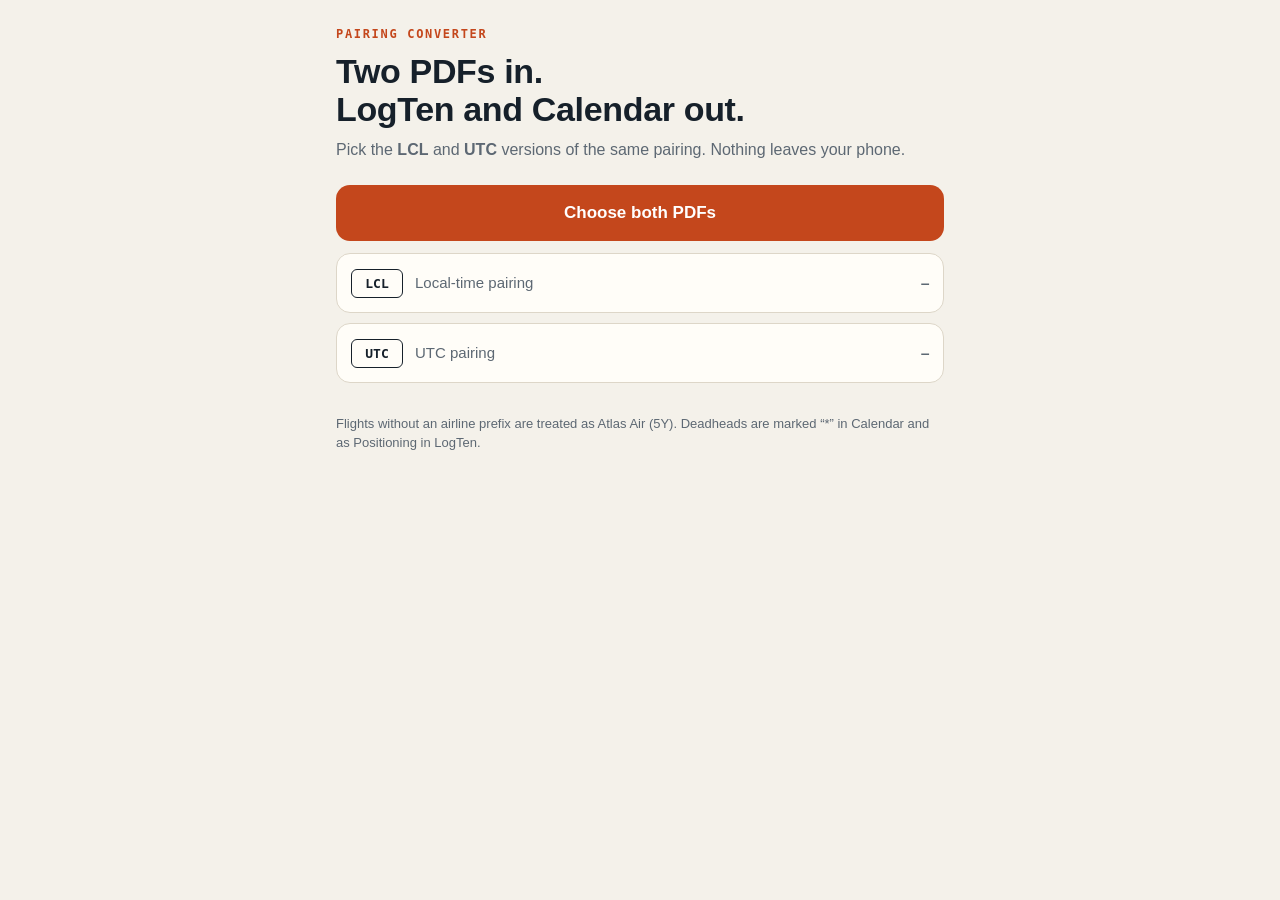
==== app/index.html @ ed079178 "Add files via upload" ====
<!doctype html>
<html lang="en">
<head>
  <meta charset="utf-8">
  <meta name="viewport" content="width=device-width, initial-scale=1, viewport-fit=cover">
  <title>Pairing Converter</title>
  <meta name="description" content="Convert Atlas pairing PDFs (LCL + UTC) into a LogTen Pro CSV and a calendar file.">
  <meta name="theme-color" content="#0f1720" media="(prefers-color-scheme: dark)">
  <meta name="theme-color" content="#f4f1ea" media="(prefers-color-scheme: light)">
  <meta name="apple-mobile-web-app-capable" content="yes">
  <meta name="mobile-web-app-capable" content="yes">
  <meta name="apple-mobile-web-app-status-bar-style" content="black-translucent">
  <meta name="apple-mobile-web-app-title" content="Pairings">
  <link rel="manifest" href="manifest.webmanifest">
  <link rel="icon" href="icons/icon-192.png" type="image/png">
  <link rel="apple-touch-icon" href="icons/apple-touch-icon.png">
  <link rel="stylesheet" href="style.css">
</head>
<body>
  <main>
    <header>
      <p class="eyebrow">Pairing Converter</p>
      <h1>Two PDFs in.<br>LogTen and Calendar out.</h1>
      <p class="lede">Pick the <b>LCL</b> and <b>UTC</b> versions of the same pairing. Nothing leaves your phone.</p>
    </header>

    <section class="pick" aria-label="Input files">
      <label class="pick-all">
        <input id="pickAll" type="file" accept="application/pdf,.pdf" multiple>
        <span>Choose both PDFs</span>
      </label>

      <div class="slots">
        <label class="slot" data-kind="LCL">
          <input type="file" accept="application/pdf,.pdf" data-slot="LCL">
          <span class="tag">LCL</span>
          <span class="name" id="nameLCL">Local-time pairing</span>
          <span class="state" id="stateLCL">—</span>
        </label>
        <label class="slot" data-kind="UTC">
          <input type="file" accept="application/pdf,.pdf" data-slot="UTC">
          <span class="tag">UTC</span>
          <span class="name" id="nameUTC">UTC pairing</span>
          <span class="state" id="stateUTC">—</span>
        </label>
      </div>
      <button id="swap" class="link" type="button" hidden>Swap LCL ↔ UTC</button>
    </section>

    <p id="error" class="error" role="alert" hidden></p>

    <section id="result" hidden aria-label="Result">
      <div class="result-head">
        <h2 id="summary"></h2>
        <p class="note">Times below are UTC, as they'll go into LogTen.</p>
      </div>

      <div class="legs" id="legs"></div>

      <div class="actions">
        <div class="action">
          <div>
            <p class="action-title">Calendar</p>
            <p class="action-file" id="icsName"></p>
          </div>
          <div class="btns">
            <button class="primary" id="shareIcs" type="button">Add to Calendar</button>
            <button class="ghost" id="dlIcs" type="button">Download</button>
          </div>
        </div>
        <div class="action">
          <div>
            <p class="action-title">LogTen Pro</p>
            <p class="action-file" id="csvName"></p>
          </div>
          <div class="btns">
            <button class="primary" id="shareCsv" type="button">Share CSV</button>
            <button class="ghost" id="dlCsv" type="button">Download</button>
          </div>
        </div>
      </div>
    </section>

    <footer>
      <p>Flights without an airline prefix are treated as Atlas Air (5Y). Deadheads are marked “*” in Calendar and as Positioning in LogTen.</p>
    </footer>
  </main>

  <script type="module" src="app.js"></script>
</body>
</html>
---- app/style.css ----
:root {
  --bg: #f4f1ea;
  --card: #fffdf8;
  --ink: #16202a;
  --muted: #5d6873;
  --line: #ddd6c8;
  --accent: #c4471c;       /* runway-light orange */
  --accent-ink: #ffffff;
  --ok: #2f7a4f;
  --err: #b3261e;
  --err-bg: #fbeae8;
  --mono: ui-monospace, "SF Mono", Menlo, Consolas, monospace;
  --sans: -apple-system, BlinkMacSystemFont, "Segoe UI", Roboto, "Helvetica Neue", Arial, sans-serif;
  color-scheme: light dark;
}
@media (prefers-color-scheme: dark) {
  :root {
    --bg: #0f1720;
    --card: #17212c;
    --ink: #e8edf2;
    --muted: #93a1ae;
    --line: #283544;
    --accent: #f0703a;
    --accent-ink: #111;
    --ok: #6fcf97;
    --err: #ff8a80;
    --err-bg: #3a1d1b;
  }
}

* { box-sizing: border-box; }
html { -webkit-text-size-adjust: 100%; }
body {
  margin: 0;
  background: var(--bg);
  color: var(--ink);
  font: 16px/1.45 var(--sans);
  padding: env(safe-area-inset-top) env(safe-area-inset-right) env(safe-area-inset-bottom) env(safe-area-inset-left);
}
main { max-width: 640px; margin: 0 auto; padding: 28px 16px 40px; }

.eyebrow {
  font: 600 12px/1 var(--mono);
  letter-spacing: .14em;
  text-transform: uppercase;
  color: var(--accent);
  margin: 0 0 12px;
}
h1 { font-size: clamp(26px, 7vw, 34px); line-height: 1.12; margin: 0 0 10px; letter-spacing: -.01em; }
.lede { color: var(--muted); margin: 0 0 24px; }

/* ---------- file picking */
input[type=file] { position: absolute; opacity: 0; width: 1px; height: 1px; pointer-events: none; }
.pick-all {
  display: flex; align-items: center; justify-content: center;
  min-height: 56px; border-radius: 14px;
  background: var(--accent); color: var(--accent-ink);
  font-weight: 650; font-size: 17px; cursor: pointer;
  -webkit-tap-highlight-color: transparent;
}
.pick-all:active { transform: scale(.99); }
.slots { display: grid; gap: 10px; margin-top: 12px; }
.slot {
  display: grid; grid-template-columns: 52px 1fr auto; align-items: center; gap: 12px;
  background: var(--card); border: 1px solid var(--line); border-radius: 14px;
  padding: 12px 14px; cursor: pointer; min-height: 60px;
}
.slot .tag {
  font: 700 13px/1 var(--mono); text-align: center;
  border: 1.5px solid var(--ink); border-radius: 6px; padding: 7px 0;
}
.slot .name { overflow: hidden; text-overflow: ellipsis; white-space: nowrap; color: var(--muted); font-size: 15px; }
.slot.filled .name { color: var(--ink); }
.slot .state { font: 600 13px var(--mono); color: var(--muted); }
.slot.filled .state { color: var(--ok); }
.link { background: none; border: 0; color: var(--accent); font: inherit; font-size: 15px; padding: 10px 0; cursor: pointer; }

.error {
  background: var(--err-bg); color: var(--err); border-radius: 12px;
  padding: 12px 14px; margin: 18px 0 0; font-size: 15px;
}

/* ---------- result */
#result { margin-top: 28px; }
.result-head h2 { font-size: 20px; margin: 0; }
.note { color: var(--muted); font-size: 14px; margin: 4px 0 14px; }

.legs { display: grid; gap: 8px; }
.leg {
  background: var(--card); border: 1px solid var(--line); border-radius: 14px;
  padding: 12px 14px;
}
.leg-top { display: flex; align-items: baseline; justify-content: space-between; gap: 8px; }
.leg-flight { font: 700 16px var(--mono); }
.leg-route { font: 600 16px var(--mono); letter-spacing: .04em; }
.leg-date { color: var(--muted); font-size: 13px; }
.badge {
  display: inline-block; font: 700 11px/1 var(--mono); letter-spacing: .06em;
  padding: 4px 6px; border-radius: 5px; margin-left: 6px; vertical-align: 2px;
  background: var(--ink); color: var(--bg);
}
.leg-times {
  display: grid; grid-template-columns: repeat(4, 1fr); gap: 4px; margin-top: 10px;
  font-family: var(--mono); font-size: 14px;
}
.leg-times span { display: block; font: 600 10px/1.4 var(--sans); text-transform: uppercase; letter-spacing: .08em; color: var(--muted); }
.leg-times .empty { color: var(--muted); }

.actions { display: grid; gap: 10px; margin-top: 18px; }
.action {
  display: flex; align-items: center; justify-content: space-between; gap: 12px; flex-wrap: wrap;
  background: var(--card); border: 1px solid var(--line); border-radius: 14px; padding: 14px;
}
.action-title { margin: 0; font-weight: 650; }
.action-file { margin: 2px 0 0; color: var(--muted); font: 13px var(--mono); word-break: break-all; }
.btns { display: flex; gap: 8px; }
button.primary, button.ghost {
  min-height: 44px; padding: 0 16px; border-radius: 11px; font: 600 15px var(--sans); cursor: pointer;
}
button.primary { background: var(--accent); color: var(--accent-ink); border: 0; }
button.ghost { background: transparent; color: var(--ink); border: 1px solid var(--line); }

footer { margin-top: 32px; color: var(--muted); font-size: 13px; }

@media (max-width: 380px) {
  .btns { width: 100%; }
  .btns button { flex: 1; }
}
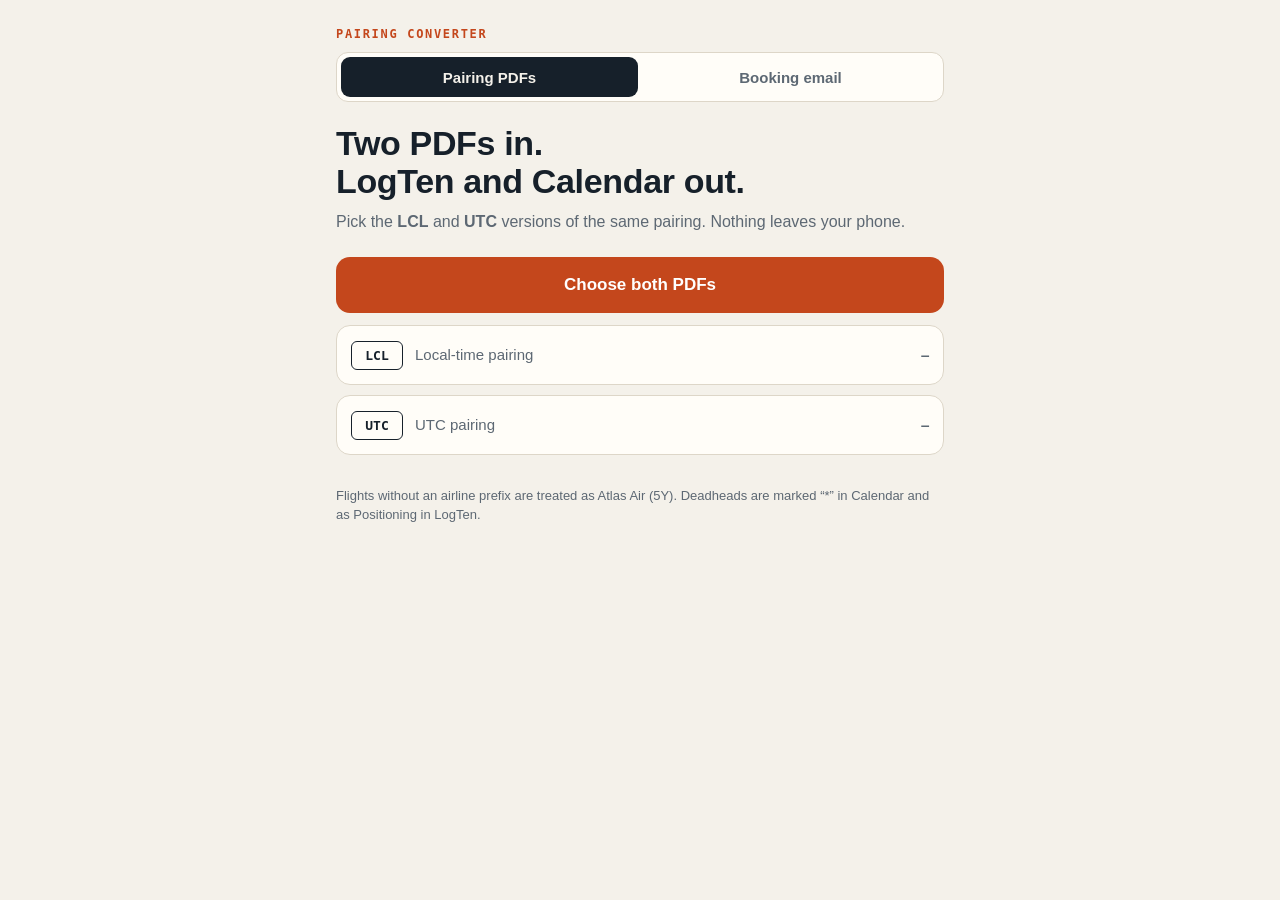
==== commit 430b2285: "Add files via upload" ====
--- a/app/index.html
+++ b/app/index.html
@@ -4,7 +4,7 @@
   <meta charset="utf-8">
   <meta name="viewport" content="width=device-width, initial-scale=1, viewport-fit=cover">
   <title>Pairing Converter</title>
-  <meta name="description" content="Convert Atlas pairing PDFs (LCL + UTC) into a LogTen Pro CSV and a calendar file.">
+  <meta name="description" content="Convert Atlas pairing PDFs (LCL + UTC) into a LogTen Pro CSV and a calendar file, and airline booking emails into calendar events.">
   <meta name="theme-color" content="#0f1720" media="(prefers-color-scheme: dark)">
   <meta name="theme-color" content="#f4f1ea" media="(prefers-color-scheme: light)">
   <meta name="apple-mobile-web-app-capable" content="yes">
@@ -20,70 +20,142 @@
   <main>
     <header>
       <p class="eyebrow">Pairing Converter</p>
+      <div class="modes" role="tablist" aria-label="What to convert">
+        <button type="button" role="tab" id="tabPairing" aria-controls="modePairing" aria-selected="true">Pairing PDFs</button>
+        <button type="button" role="tab" id="tabEmail" aria-controls="modeEmail" aria-selected="false">Booking email</button>
+      </div>
+    </header>
+
+    <!-- ============================================================ pairing PDFs -->
+    <div id="modePairing" role="tabpanel" aria-labelledby="tabPairing">
       <h1>Two PDFs in.<br>LogTen and Calendar out.</h1>
       <p class="lede">Pick the <b>LCL</b> and <b>UTC</b> versions of the same pairing. Nothing leaves your phone.</p>
-    </header>
 
-    <section class="pick" aria-label="Input files">
-      <label class="pick-all">
-        <input id="pickAll" type="file" accept="application/pdf,.pdf" multiple>
-        <span>Choose both PDFs</span>
-      </label>
+      <section class="pick" aria-label="Input files">
+        <label class="pick-all">
+          <input id="pickAll" type="file" accept="application/pdf,.pdf" multiple>
+          <span>Choose both PDFs</span>
+        </label>
 
-      <div class="slots">
-        <label class="slot" data-kind="LCL">
-          <input type="file" accept="application/pdf,.pdf" data-slot="LCL">
-          <span class="tag">LCL</span>
-          <span class="name" id="nameLCL">Local-time pairing</span>
-          <span class="state" id="stateLCL">—</span>
-        </label>
-        <label class="slot" data-kind="UTC">
-          <input type="file" accept="application/pdf,.pdf" data-slot="UTC">
-          <span class="tag">UTC</span>
-          <span class="name" id="nameUTC">UTC pairing</span>
-          <span class="state" id="stateUTC">—</span>
-        </label>
-      </div>
-      <button id="swap" class="link" type="button" hidden>Swap LCL ↔ UTC</button>
-    </section>
+        <div class="slots">
+          <label class="slot" data-kind="LCL">
+            <input type="file" accept="application/pdf,.pdf" data-slot="LCL">
+            <span class="tag">LCL</span>
+            <span class="name" id="nameLCL">Local-time pairing</span>
+            <span class="state" id="stateLCL">—</span>
+          </label>
+          <label class="slot" data-kind="UTC">
+            <input type="file" accept="application/pdf,.pdf" data-slot="UTC">
+            <span class="tag">UTC</span>
+            <span class="name" id="nameUTC">UTC pairing</span>
+            <span class="state" id="stateUTC">—</span>
+          </label>
+        </div>
+        <button id="swap" class="link" type="button" hidden>Swap LCL ↔ UTC</button>
+      </section>
 
-    <p id="error" class="error" role="alert" hidden></p>
+      <p id="error" class="error" role="alert" hidden></p>
 
-    <section id="result" hidden aria-label="Result">
-      <div class="result-head">
-        <h2 id="summary"></h2>
-        <p class="note">Times below are UTC, as they'll go into LogTen.</p>
-      </div>
+      <section id="result" hidden aria-label="Result">
+        <div class="result-head">
+          <h2 id="summary"></h2>
+          <p class="note">Times below are UTC, as they'll go into LogTen.</p>
+        </div>
 
-      <div class="legs" id="legs"></div>
+        <div class="legs" id="legs"></div>
 
-      <div class="actions">
-        <div class="action">
-          <div>
-            <p class="action-title">Calendar</p>
-            <p class="action-file" id="icsName"></p>
+        <div class="actions">
+          <div class="action">
+            <div>
+              <p class="action-title">Calendar</p>
+              <p class="action-file" id="icsName"></p>
+              <p class="action-hint" id="pCalHint" role="status" hidden></p>
+            </div>
+            <div class="btns">
+              <button class="primary" id="shareIcs" type="button">Add to Calendar</button>
+              <button class="ghost" id="dlIcs" type="button">Download</button>
+            </div>
           </div>
-          <div class="btns">
-            <button class="primary" id="shareIcs" type="button">Add to Calendar</button>
-            <button class="ghost" id="dlIcs" type="button">Download</button>
+          <div class="action">
+            <div>
+              <p class="action-title">LogTen Pro</p>
+              <p class="action-file" id="csvName"></p>
+            </div>
+            <div class="btns">
+              <button class="primary" id="shareCsv" type="button">Share CSV</button>
+              <button class="ghost" id="dlCsv" type="button">Download</button>
+            </div>
           </div>
         </div>
-        <div class="action">
-          <div>
-            <p class="action-title">LogTen Pro</p>
-            <p class="action-file" id="csvName"></p>
-          </div>
-          <div class="btns">
-            <button class="primary" id="shareCsv" type="button">Share CSV</button>
-            <button class="ghost" id="dlCsv" type="button">Download</button>
+      </section>
+
+      <footer>
+        <p>Flights without an airline prefix are treated as Atlas Air (5Y). Deadheads are marked “*” in Calendar and as Positioning in LogTen.</p>
+      </footer>
+    </div>
+
+    <!-- ============================================================ booking email -->
+    <div id="modeEmail" role="tabpanel" aria-labelledby="tabEmail" hidden>
+      <h1>Booking email in.<br>Calendar event out.</h1>
+      <p class="lede">Put the category (<b>DH</b>, <b>Trng DH</b>, <b>Alt DH</b>, <b>GW</b>, <b>Alt GW</b>) on line one, then paste the confirmation. Nothing leaves your phone.</p>
+
+      <section class="input" aria-label="Email text">
+        <textarea id="email" rows="10" spellcheck="false" autocapitalize="off" autocomplete="off"
+          placeholder="Trng DH&#10;Airline Booking Ref: GTQGRX&#10;Flight: AS 499&#10;Origin: Portland (PDX)&#10;Departing: Monday 02 November 2026 at 6:08AM&#10;…"></textarea>
+        <div class="input-btns">
+          <button class="primary" id="paste" type="button">Paste</button>
+          <label class="cat">
+            <span>Category</span>
+            <select id="category">
+              <option value="">From line one</option>
+              <option value="-">None</option>
+              <option>DH</option>
+              <option>Trng DH</option>
+              <option>Alt DH</option>
+              <option>GW</option>
+              <option>Alt GW</option>
+            </select>
+          </label>
+          <button class="ghost" id="clear" type="button">Clear</button>
+        </div>
+      </section>
+
+      <p id="eError" class="error" role="alert" hidden></p>
+
+      <section id="zones" class="zones" hidden aria-label="Unknown airports">
+        <p class="note">These airports aren’t in the built-in list. Pick their time zone:</p>
+        <div id="zoneList"></div>
+      </section>
+
+      <section id="eResult" hidden aria-label="Result">
+        <div class="result-head">
+          <h2 id="eSummary"></h2>
+          <p class="note">Local times as in the email · UTC underneath.</p>
+        </div>
+
+        <div class="legs" id="eLegs"></div>
+        <ul class="warnings" id="warnings" hidden></ul>
+
+        <div class="actions">
+          <div class="action">
+            <div>
+              <p class="action-title">Calendar · <span id="calName">Work</span></p>
+              <p class="action-file">Choose this calendar if Calendar asks</p>
+              <p class="action-file" id="eIcsName"></p>
+              <p class="action-hint" id="eCalHint" role="status" hidden></p>
+            </div>
+            <div class="btns">
+              <button class="primary" id="eShareIcs" type="button">Add to Calendar</button>
+              <button class="ghost" id="eDlIcs" type="button">Download</button>
+            </div>
           </div>
         </div>
-      </div>
-    </section>
+      </section>
 
-    <footer>
-      <p>Flights without an airline prefix are treated as Atlas Air (5Y). Deadheads are marked “*” in Calendar and as Positioning in LogTen.</p>
-    </footer>
+      <footer>
+        <p>GW and Alt GW flights go in the <b>Home</b> calendar, everything else in <b>Work</b>. Categorised flights get a “*” in the title and the category after the UTC times. Events share their IDs with pairing events, so a booking for a deadhead that’s already on your calendar updates it.</p>
+      </footer>
+    </div>
   </main>
 
   <script type="module" src="app.js"></script>
--- a/app/style.css
+++ b/app/style.css
@@ -49,6 +49,37 @@
 h1 { font-size: clamp(26px, 7vw, 34px); line-height: 1.12; margin: 0 0 10px; letter-spacing: -.01em; }
 .lede { color: var(--muted); margin: 0 0 24px; }
 
+/* ---------- Pairing PDFs / Booking email switch */
+.modes {
+  display: grid; grid-template-columns: 1fr 1fr; gap: 4px; margin: 0 0 22px; padding: 4px;
+  background: var(--card); border: 1px solid var(--line); border-radius: 12px;
+}
+.modes button {
+  min-height: 40px; border: 0; border-radius: 9px; background: transparent; color: var(--muted);
+  font: 600 15px var(--sans); cursor: pointer; -webkit-tap-highlight-color: transparent;
+}
+.modes button[aria-selected=true] { background: var(--ink); color: var(--bg); }
+
+/* ---------- booking email */
+textarea {
+  display: block; width: 100%; min-height: 220px; resize: vertical;
+  background: var(--card); color: var(--ink);
+  border: 1px solid var(--line); border-radius: 14px; padding: 12px 14px;
+  font: 16px/1.45 var(--mono);  /* 16px keeps iOS from zooming in on focus */
+}
+textarea:focus, select:focus { outline: 2px solid var(--accent); outline-offset: 1px; }
+.input-btns { display: flex; gap: 8px; margin-top: 10px; align-items: end; }
+.cat { flex: 1; display: grid; gap: 2px; min-width: 0; }
+.cat span { font: 600 10px/1.4 var(--sans); text-transform: uppercase; letter-spacing: .08em; color: var(--muted); }
+select {
+  min-height: 44px; width: 100%; border-radius: 11px; padding: 0 10px;
+  background: var(--card); color: var(--ink); border: 1px solid var(--line); font: 16px var(--sans);
+}
+.zones { margin-top: 18px; }
+.zone { display: grid; grid-template-columns: 52px 1fr; align-items: center; gap: 12px; margin-top: 8px; }
+.zone b { font: 700 15px var(--mono); }
+.warnings { margin: 12px 0 0; padding-left: 18px; color: var(--muted); font-size: 14px; }
+
 /* ---------- file picking */
 input[type=file] { position: absolute; opacity: 0; width: 1px; height: 1px; pointer-events: none; }
 .pick-all {
@@ -81,7 +112,7 @@
 }
 
 /* ---------- result */
-#result { margin-top: 28px; }
+#result, #eResult { margin-top: 28px; }
 .result-head h2 { font-size: 20px; margin: 0; }
 .note { color: var(--muted); font-size: 14px; margin: 4px 0 14px; }
 
@@ -105,6 +136,8 @@
 }
 .leg-times span { display: block; font: 600 10px/1.4 var(--sans); text-transform: uppercase; letter-spacing: .08em; color: var(--muted); }
 .leg-times .empty { color: var(--muted); }
+.leg-times.three { grid-template-columns: repeat(3, 1fr); }
+.leg-times small { display: block; color: var(--muted); font-size: 12px; }
 
 .actions { display: grid; gap: 10px; margin-top: 18px; }
 .action {
@@ -113,8 +146,10 @@
 }
 .action-title { margin: 0; font-weight: 650; }
 .action-file { margin: 2px 0 0; color: var(--muted); font: 13px var(--mono); word-break: break-all; }
+.action-hint { margin: 6px 0 0; color: var(--ok); font-size: 14px; }
 .btns { display: flex; gap: 8px; }
 button.primary, button.ghost {
+button:disabled { opacity: .45; cursor: default; }
   min-height: 44px; padding: 0 16px; border-radius: 11px; font: 600 15px var(--sans); cursor: pointer;
 }
 button.primary { background: var(--accent); color: var(--accent-ink); border: 0; }
